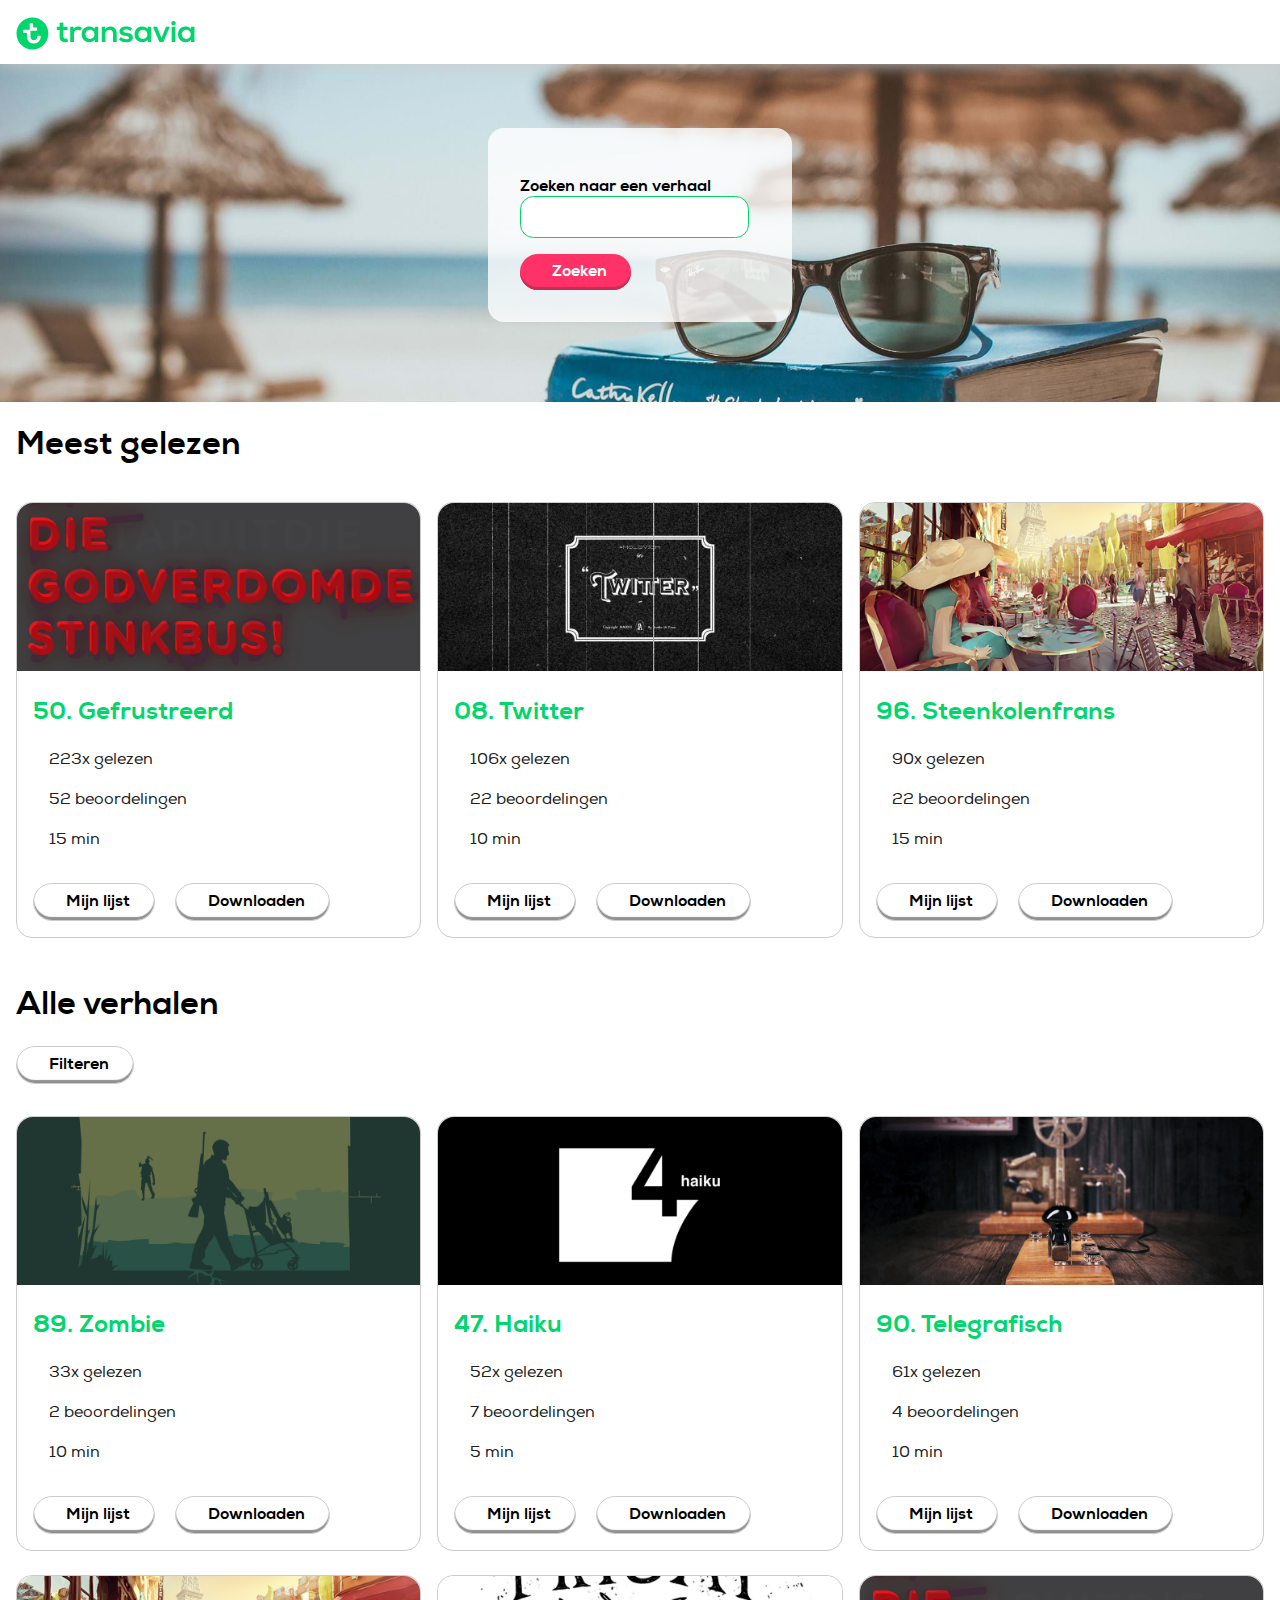
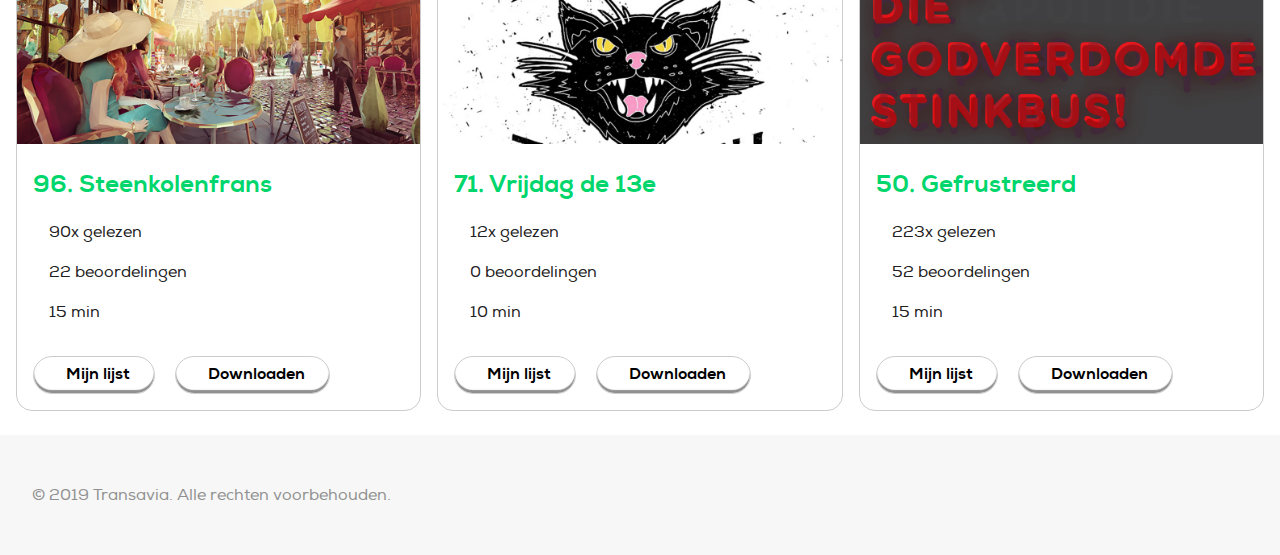
==== index.html @ 09a7a1ec "Eerste versie" ====
<!DOCTYPE html>
<html lang="nl">
<head>
  <meta charset="UTF-8">
  <meta name="viewport" content="width=device-width, initial-scale=1.0">
  <meta http-equiv="X-UA-Compatible" content="ie=edge">
  <title>Transavia - 99 verhalen</title>
  <link rel="stylesheet" href="css/style.css">
  <link rel="stylesheet" href="https://use.fontawesome.com/releases/v5.3.1/css/all.css" integrity="sha384-mzrmE5qonljUremFsqc01SB46JvROS7bZs3IO2EmfFsd15uHvIt+Y8vEf7N7fWAU" crossorigin="anonymous">
</head>
<body>
  <header>
    <nav>
      <a href="index.html"><img src="img/transavia-logo.svg" alt="Transavia - 99 verhalen homepage."></a>
      <ul>
        <li><a href="lijst.html"><i class="fas fa-list-ul fa-2x"></i></a></li>
        <li><a href="inloggen.html"><i class="fas fa-user-circle fa-2x"></i></a></li>
      </ul>
    </nav>

    <section>
      <form action="zoeken.html">
        <label>Zoeken naar een verhaal
        <input type="text" placeholder="bijv. naam, emotie, titel">
        </label>
        <button><i class="fas fa-search"></i>Zoeken</button>
      </form>
    </section>
  </header>

  <main>
    <h1>Meest gelezen</h1>
    <section>
        <article>
          <a href="50-gefrustreerd.html">
          <img src="img/50.jpg" alt="50. Gefrustreerd">
            <footer>
              <h2>50. Gefrustreerd</h2>
              <p><i class="fab fa-readme"></i>223x gelezen</p>
              <p><i class="fas fa-comments"></i>52 beoordelingen</p>
              <p><i class="fas fa-clock"></i>15 min</p>
            </footer>
          </a>
          <button><i class="fas fa-plus"></i> Mijn lijst</button>
          <button><i class="fas fa-arrow-down"></i> Downloaden</button>
        </article>

        <article>
          <a href="">
          <img src="img/08.jpg" alt="08. Twitter">
            <footer>
              <h2>08. Twitter</h2>
              <p><i class="fab fa-readme"></i>106x gelezen</p>
              <p><i class="fas fa-comments"></i>22 beoordelingen</p>
              <p><i class="fas fa-clock"></i>10 min</p>
            </footer>
          </a>
          <button><i class="fas fa-plus"></i> Mijn lijst</button>
          <button><i class="fas fa-arrow-down"></i> Downloaden</button>
        </article>

        <article>
          <a href="">
          <img src="img/96.jpg" alt="96. Steenkolenfrans">
            <footer>
              <h2>96. Steenkolenfrans</h2>
              <p><i class="fab fa-readme"></i>90x gelezen</p>
              <p><i class="fas fa-comments"></i>22 beoordelingen</p>
              <p><i class="fas fa-clock"></i>15 min</p>
            </footer>
          </a>
          <button><i class="fas fa-plus"></i> Mijn lijst</button>
          <button><i class="fas fa-arrow-down"></i> Downloaden</button>
        </article>
    </section>

    <h1>Alle verhalen</h1>
    <button onclick="ShowHide()"><i class="fas fa-filter"></i>Filteren</button>
    <form id="toggle" class="filter">
      <fieldset>
        <legend>Sorteer op</legend>
        <label> Reacties <input name="sorteren" type="radio" checked="checked"> </label>
        <label> Aantal keer gelezen <input name="sorteren" type="radio"> </label>
      </fieldset>
      <fieldset>
        <legend>Leestijd</legend>
        <label> 5 min <input type="checkbox"> </label>
        <label> 10 min <input type="checkbox"> </label>
        <label> 15 min <input type="checkbox"> </label>
      </fieldset>
      <fieldset>
        <legend>Sfeer</legend>
        <label> Absurd <input type="checkbox"> </label>
        <label> Angstig <input type="checkbox"> </label>
        <label> Boos <input type="checkbox"> </label>
      </fieldset>
      <fieldset>
        <legend>Visuele stijl</legend>
        <label> Abstract <input type="checkbox"> </label>
        <label> Geometrisch <input type="checkbox"> </label>
        <label> Minimalistisch <input type="checkbox"> </label>
      </fieldset>
    </form>
    <section>
        <article>
          <a href="">
          <img src="img/89.jpg" alt="89. Zombie">
            <footer>
              <h2>89. Zombie</h2>
              <p><i class="fab fa-readme"></i>33x gelezen</p>
              <p><i class="fas fa-comments"></i>2 beoordelingen</p>
              <p><i class="fas fa-clock"></i>10 min</p>
            </footer>
          </a>
          <button><i class="fas fa-plus"></i> Mijn lijst</button>
          <button><i class="fas fa-arrow-down"></i> Downloaden</button>
        </article>

        <article>
          <a href="">
          <img src="img/47.jpg" alt="47. Haiku">
            <footer>
              <h2>47. Haiku</h2>
              <p><i class="fab fa-readme"></i>52x gelezen</p>
              <p><i class="fas fa-comments"></i>7 beoordelingen</p>
              <p><i class="fas fa-clock"></i>5 min</p>
            </footer>
          </a>
          <button><i class="fas fa-plus"></i> Mijn lijst</button>
          <button><i class="fas fa-arrow-down"></i> Downloaden</button>
        </article>

        <article>
          <a href="">
          <img src="img/90.jpg" alt="90. Telegrafisch">
            <footer>
              <h2>90. Telegrafisch</h2>
              <p><i class="fab fa-readme"></i>61x gelezen</p>
              <p><i class="fas fa-comments"></i>4 beoordelingen</p>
              <p><i class="fas fa-clock"></i>10 min</p>
            </footer>
          </a>
          <button><i class="fas fa-plus"></i> Mijn lijst</button>
          <button><i class="fas fa-arrow-down"></i> Downloaden</button>
        </article>

        <article>
          <a href="">
          <img src="img/96.jpg" alt="96. Steenkolenfrans">
            <footer>
              <h2>96. Steenkolenfrans</h2>
              <p><i class="fab fa-readme"></i>90x gelezen</p>
              <p><i class="fas fa-comments"></i>22 beoordelingen</p>
              <p><i class="fas fa-clock"></i>15 min</p>
            </footer>
          </a>
          <button><i class="fas fa-plus"></i> Mijn lijst</button>
          <button><i class="fas fa-arrow-down"></i> Downloaden</button>
        </article>

        <article>
          <a href="">
          <img src="img/71.jpg" alt="71. Vrijdag de 13e">
            <footer>
              <h2>71. Vrijdag de 13e</h2>
              <p><i class="fab fa-readme"></i>12x gelezen</p>
              <p><i class="fas fa-comments"></i>0 beoordelingen</p>
              <p><i class="fas fa-clock"></i>10 min</p>
            </footer>
          </a>
          <button><i class="fas fa-plus"></i> Mijn lijst</button>
          <button><i class="fas fa-arrow-down"></i> Downloaden</button>
        </article>

        <article>
          <a href="50-gefrustreerd.html">
          <img src="img/50.jpg" alt="50. Gefrustreerd">
            <footer>
              <h2>50. Gefrustreerd</h2>
              <p><i class="fab fa-readme"></i>223x gelezen</p>
              <p><i class="fas fa-comments"></i>52 beoordelingen</p>
              <p><i class="fas fa-clock"></i>15 min</p>
            </footer>
          </a>
          <button><i class="fas fa-plus"></i> Mijn lijst</button>
          <button><i class="fas fa-arrow-down"></i> Downloaden</button>
        </article>
    </section>
  </main>

  <footer>
    <p>&copy; 2019 Transavia. Alle rechten voorbehouden.</p>
  </footer>

  <script src="js/script.js" charset="utf-8"></script>

</body>
</html>
---- css/style.css ----
/** fonts **/
@font-face {
    font-family: 'nexa-regular';
    src: url('../font/nexaregular-webfont.woff2') format('woff2'),
         url('../font/nexaregular-webfont.woff') format('woff');
    font-weight: normal;
    font-style: normal;

}

@font-face {
    font-family: 'nexa-xbold';
    src: url('../font/nexa-xbold-webfont.woff2') format('woff2'),
         url('../font/nexa-xbold-webfont.woff') format('woff');
    font-weight: normal;
    font-style: normal;

}

/** general **/
body {
  margin: 0 auto;
  font-family: 'nexa-regular', sans-serif;
}

a {
  text-decoration: none;
}

p {
  line-height: 1.5em;
}

h1,h2 {
  font-family: 'nexa-xbold', sans-serif;
}

nav {
  width: 100%;
  height: 4em;
  background-color: white;
  color: #00d66c;
  box-shadow: 0em 0em 1em #ccc;
  padding-left: 1em;
  padding-right: 1em;
  display: flex;
  justify-content: space-between;
  box-sizing: border-box;
  position: fixed;
  z-index: 1;
}

nav img {
  padding-top: 1em;
}

ul {
  display: flex;
  list-style: none;
}

ul li {
  margin-left: 1em;
}

ul li a {
  color: #00d66c;
}

ul li a:hover {
  color: #2800a0;
}

header section {
  background-image: url(../img/header.jpg);
  background-size: cover;
  width: 100%;
  display: flex;
}

header section form {
  width: 15em;
  margin: auto;
  background-color: rgba(255, 255, 255, 0.8);
  padding: 2em;
  border-radius: 1em;
  margin-top: 8em;
  margin-bottom: 5em;
}

label,input {
  display: flex;
  flex-direction: column;
}

label {
  font-family: 'nexa-xbold', sans-serif;
  font-size: 1em;
  padding-top: 1em;
}

input {
  color: #606060;
  width: 15em;
  border: .083em solid #91a3b7;
  border-radius: 1em;
  min-height: 2em;
  padding: 0 1em;
  line-height: 3em;
  transition: border .2s linear,color .2s linear;
  font-family: 'nexa-regular', sans-serif;
}

input:hover {
  border-color: #2800a0;
  outline: none;
}

button {
  font-family: 'nexa-xbold', sans-serif;
  font-size: 1em;
  color: white;
  background-color: #ff3268;
  box-shadow: inset 0 -.1875em .0625em #ca2b55;
  border-radius: 1.25em;
  padding: .4375em 1.5em .5625em;
  position: relative;
  border: 0;
  display: inline-block;
  cursor: pointer;
  text-decoration: none;
  transition: background-color .2s linear;
  margin-top: 1em;
}

button i {
  padding-right: .5em;
}

button:hover {
  background-color: #ff658e;
}

article {
  width: 20em;
  border: .083em solid #ccc;
  border-radius: 1em;
  box-sizing: border-box;
  margin-bottom: 1em;
  flex-grow: 1;
  margin-right: .5em;
  margin-left: .5em;
  margin-top: .5em;
}

article h2 {
  color: #00d66c;
}

article p {
  color: #202020;
}

article p i {
  padding-right: 1em;
}

article img {
  width: 100%;
  border-top-left-radius: 1em;
  border-top-right-radius: 1em;
}

article footer {
  background-color: #fff;
  padding: 1em;
  color: #000;
  margin-top: -1em;
  border-bottom-left-radius: 1em;
  border-bottom-right-radius: 1em;
}

main section {
  padding: .5em;
  display: flex;
  flex-wrap: wrap;
  justify-content: space-between;
  flex-direction: row;
}

main h1 {
  margin-left: .5em;
}

main button {
  margin-left: 1em;
  margin-top: 0em;
  color: black;
  background-color: white;
  box-shadow: inset 0 -.1875em .0625em #909090;
  border: .083em solid #ccc;
  margin-bottom: 1em;
}

main button:hover {
  background-color: #f5f5f5;
}

footer {
  width: 100%;
  background-color: #f7f7f7;
  padding: 2em;
  box-sizing: border-box;
  color: #909090;
}

main.gefrustreerd footer {
  color: black;
  background-color: white;
  margin: 0;
}

main.gefrustreerd img {
    height: 100vh;
    width: 100%;
    position: relative;
    object-fit: cover;
    z-index: -1;
    position: -webkit-sticky;
    position: sticky;
    top: 0;
}

.filter {
  display: flex;
  justify-content: space-around;
  flex-wrap: wrap;
  margin: 1em;
  background-color: #f7f7f7;
  border-radius: 1em;
  display: none;
}

.filter legend {
  font-size: 1em;
  color: #00d66c;
}

.filter fieldset {
  border: 0;
  margin: 1em;
}

/** inloggen/aanmelden **/
form p {
  color: #606060;
}

form a {
  color: #2800a0;
}

form a:hover {
  color: #ff3268;
}

form {
  transition: all .5s;
}

form:invalid p.feedback {
  display: none;
}

form:valid p.feedback {
  background-color: #00d66c;
  padding: 1em;
  color: white;
  border-radius: 1em;
}

input {
  transition: all 2s;
}

input:valid {
  border-color: #00d66c;
}

input:invalid {
  border-color: #ca2b55;
  background-color: #ff3268;
}

input:focus {
  transform: scale(1.01, 1.01);
}

input::placeholder {
  color: white;
}

/** verhaal **/
main.gefrustreerd form {
  width: 33.33%;
  margin: 0 auto;
  margin-top: 1em;
  margin-bottom: 1em;
}

textarea {
  border-radius: 1em;
  border: .083em solid #ccc;
  font-size: 1em;
  font-family: 'nexa-regular', sans-serif;
  resize: none;
  padding: 1em;
}

/** tablet <40em **/
@media (min-width: 40em){

    main.gefrustreerd img {
        width: 100vw;
        height: auto;
      }

    main.gefrustreerd>img:nth-of-type(1){
        content: url('../img/verhaal01-desktop.png');
      }

    main.gefrustreerd>img:nth-of-type(2){
        content: url('../img/verhaal02-desktop.png');
      }

    main.gefrustreerd>img:nth-of-type(3){
        content: url('../img/verhaal03-desktop.png');
      }

    main.gefrustreerd>img:nth-of-type(4){
        content: url('../img/verhaal04-desktop.png');
      }

    main.gefrustreerd>img:nth-of-type(5){
        content: url('../img/verhaal05-desktop.png');
      }

    main.gefrustreerd>img:nth-of-type(6){
        content: url('../img/verhaal06-desktop.png');
      }
}

/** desktop <60em **/
@media (min-width: 60em){


}
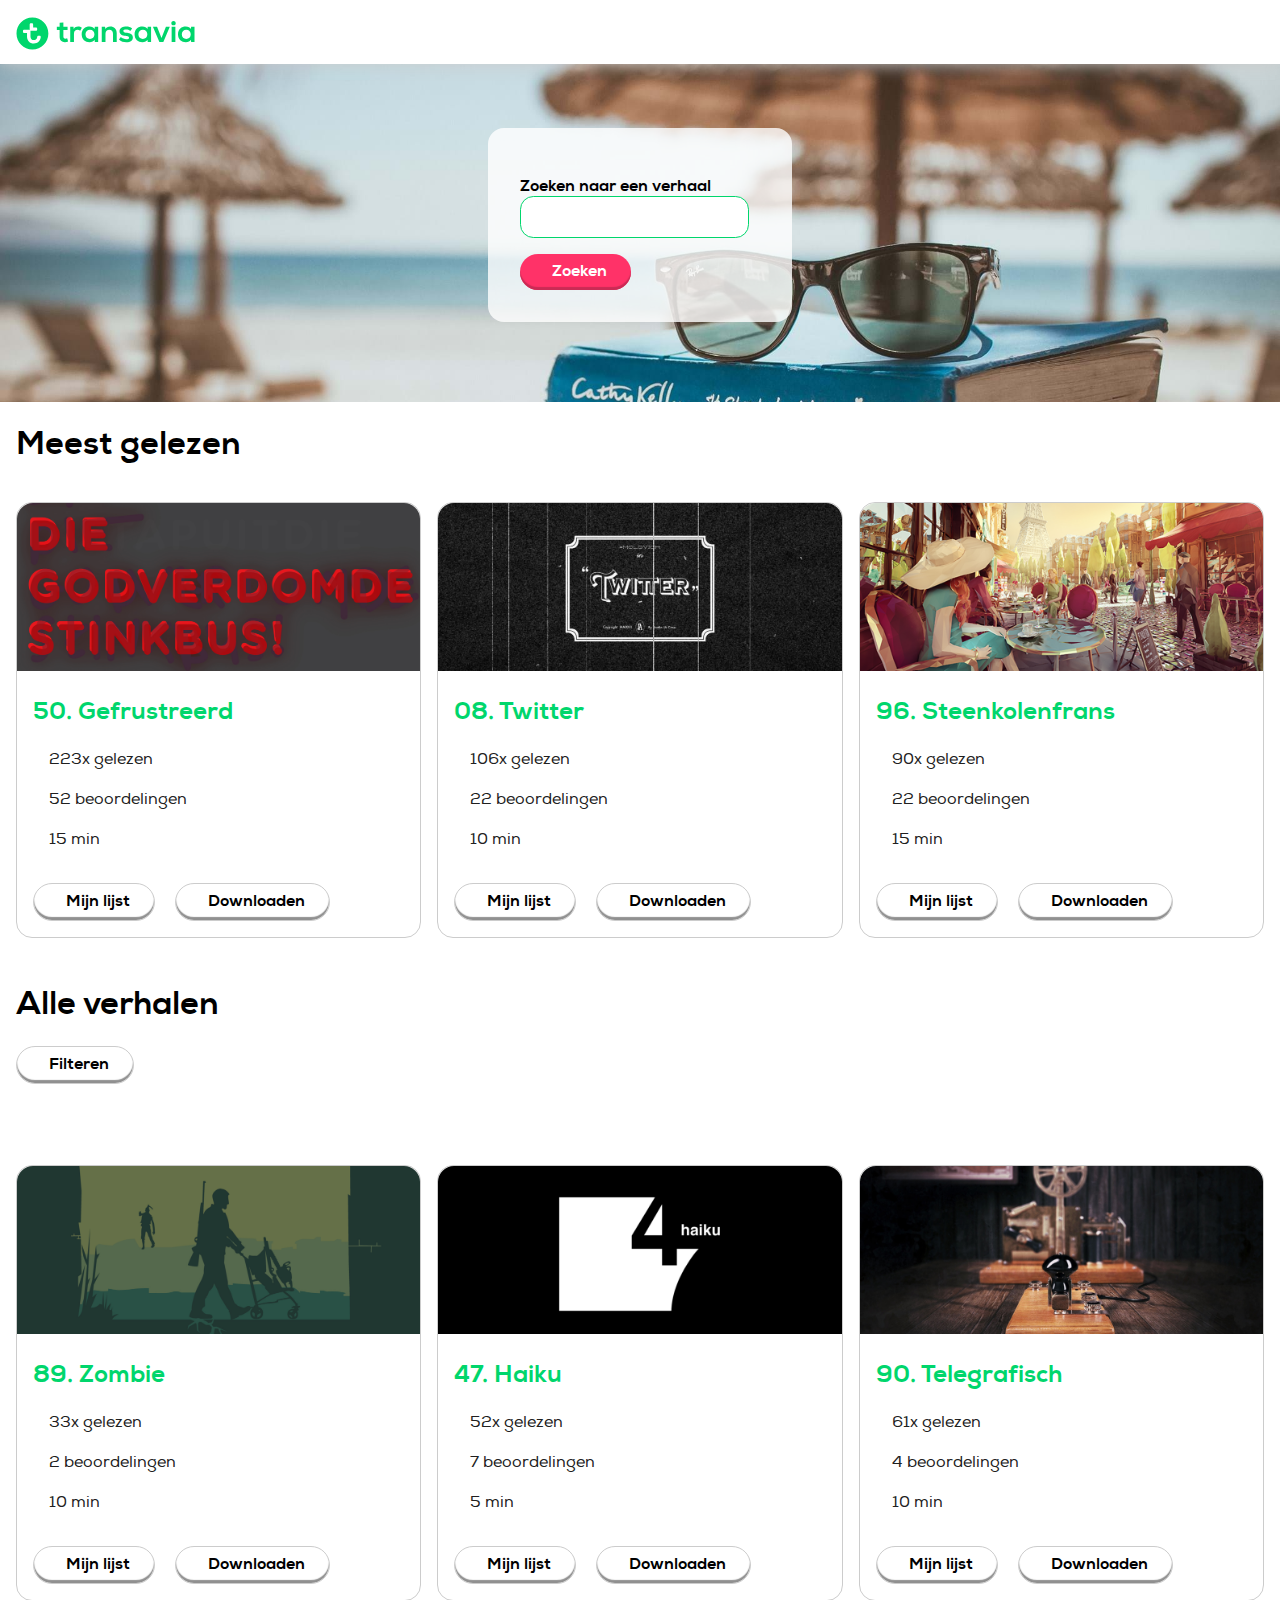
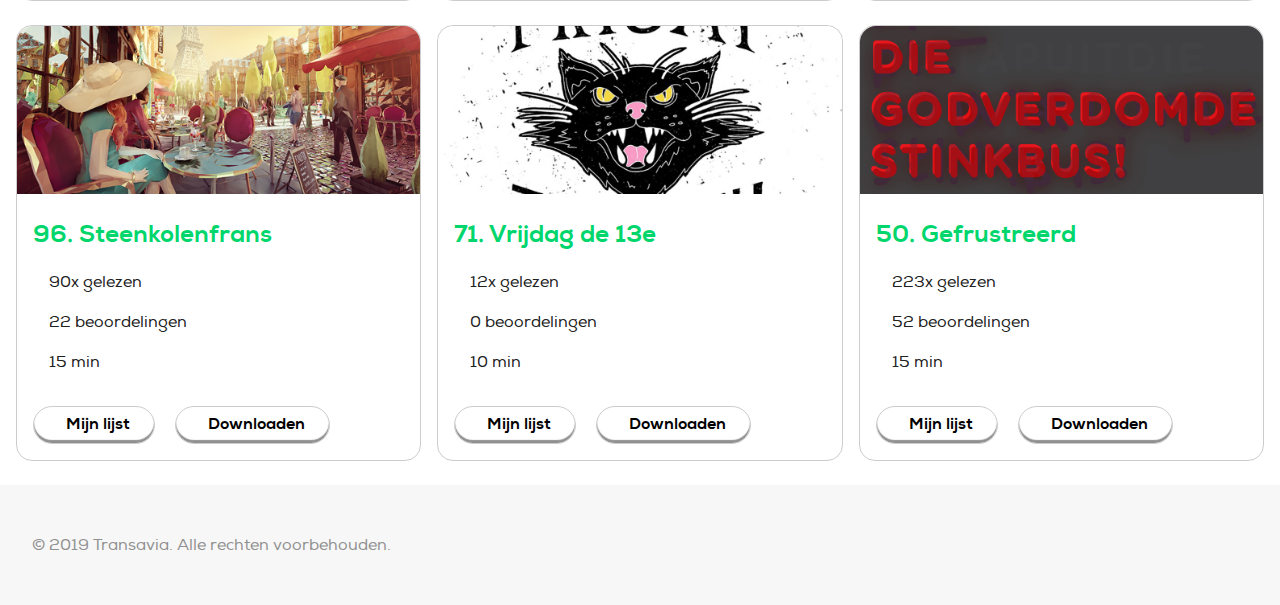
==== commit ad7475ae: "JS toegevoegd" ====
--- a/index.html
+++ b/index.html
@@ -75,8 +75,8 @@
     </section>
 
     <h1>Alle verhalen</h1>
-    <button onclick="ShowHide()"><i class="fas fa-filter"></i>Filteren</button>
-    <form id="toggle" class="filter">
+    <button id="toggle"><i class="fas fa-filter"></i>Filteren</button>
+    <form class="filter">
       <fieldset>
         <legend>Sorteer op</legend>
         <label> Reacties <input name="sorteren" type="radio" checked="checked"> </label>
--- a/css/style.css
+++ b/css/style.css
@@ -238,7 +238,9 @@
   margin: 1em;
   background-color: #f7f7f7;
   border-radius: 1em;
-  display: none;
+  margin-top: -15em;
+  visibility: hidden;
+  opacity: 0;
 }
 
 .filter legend {
@@ -249,6 +251,12 @@
 .filter fieldset {
   border: 0;
   margin: 1em;
+}
+
+.show-filter {
+  margin-top: 0em;
+  visibility: visible;
+  opacity: 1;
 }
 
 /** inloggen/aanmelden **/
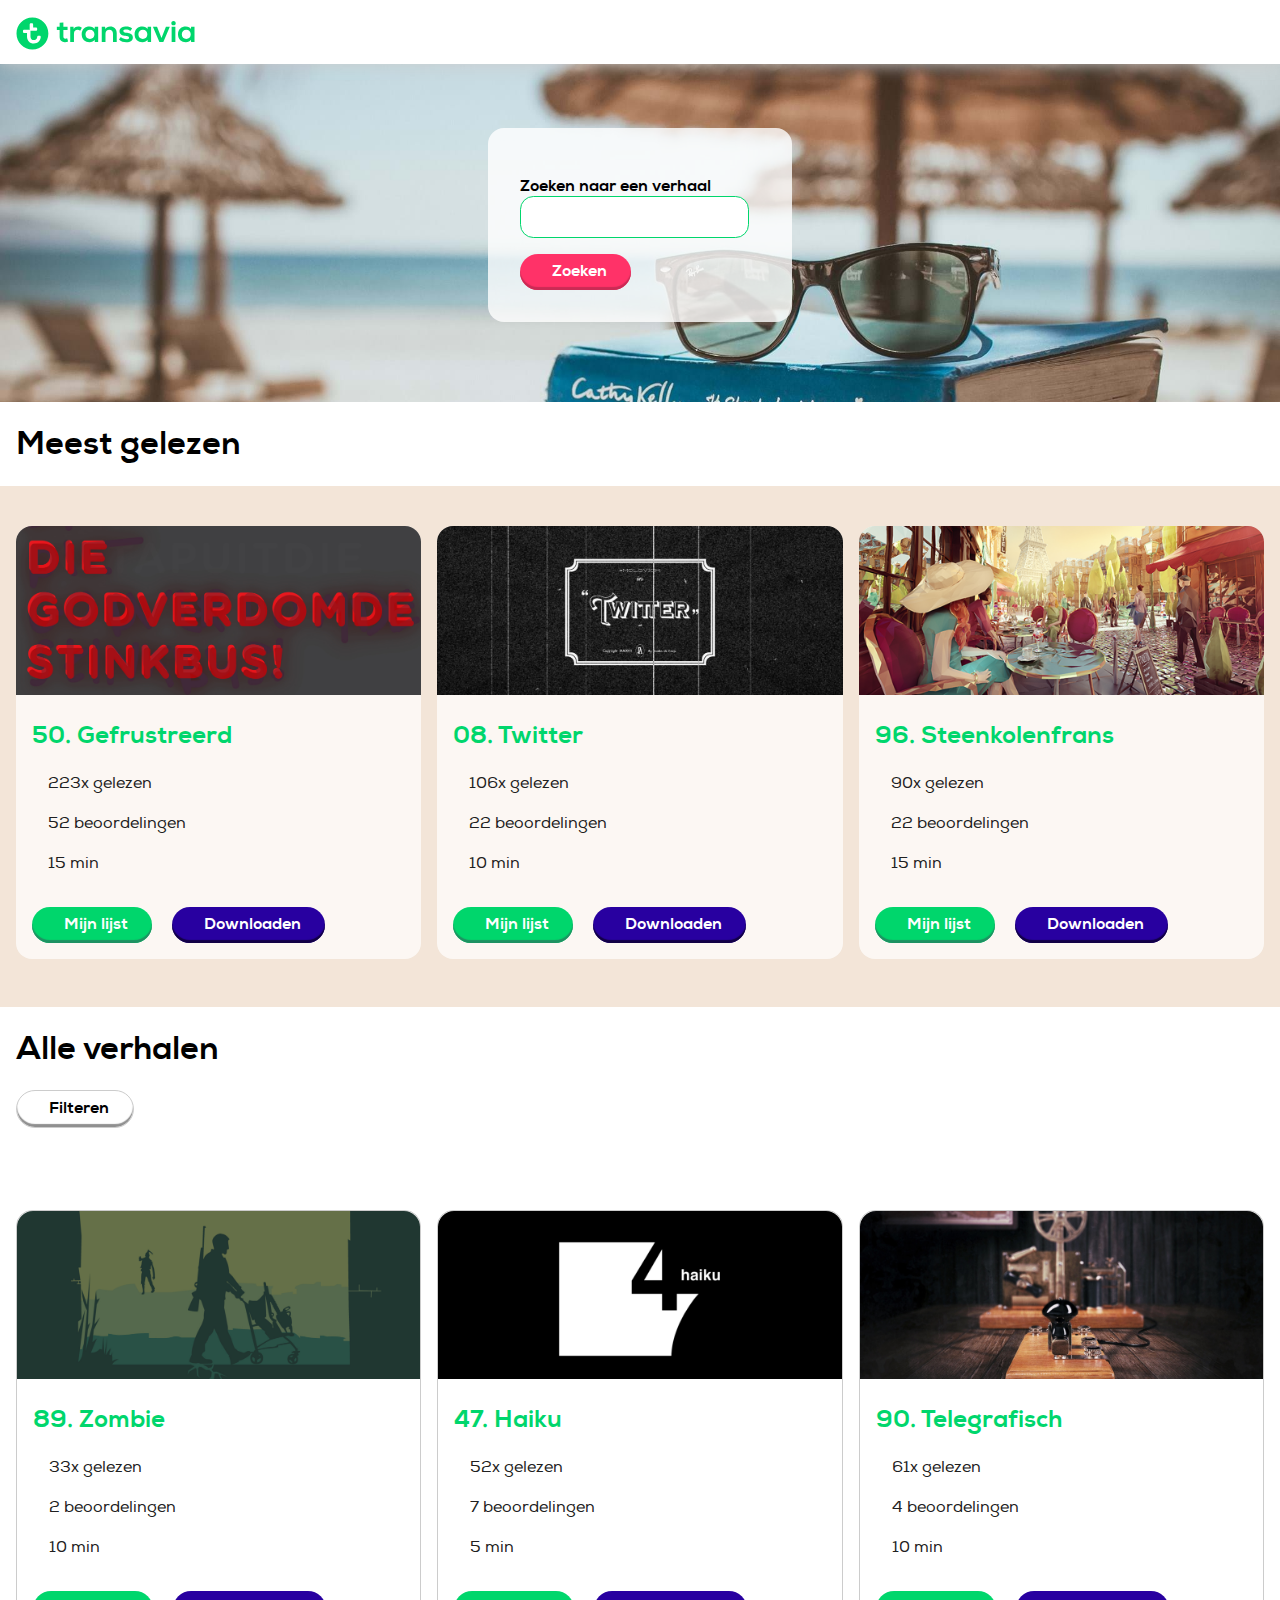
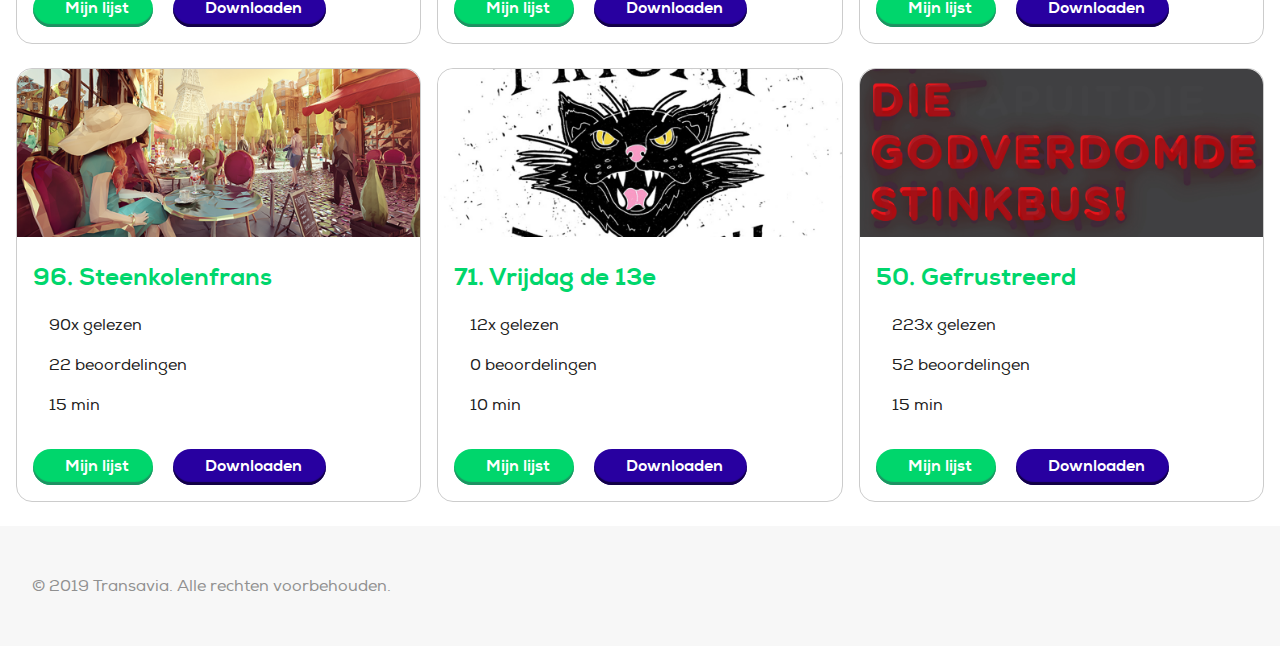
==== commit 1ab026f5: "Final versie" ====
--- a/index.html
+++ b/index.html
@@ -19,7 +19,7 @@
     </nav>
 
     <section>
-      <form action="zoeken.html">
+      <form action="index.html">
         <label>Zoeken naar een verhaal
         <input type="text" placeholder="bijv. naam, emotie, titel">
         </label>
@@ -30,8 +30,8 @@
 
   <main>
     <h1>Meest gelezen</h1>
-    <section>
-        <article>
+    <section class="bg">
+        <article class="white">
           <a href="50-gefrustreerd.html">
           <img src="img/50.jpg" alt="50. Gefrustreerd">
             <footer>
@@ -41,11 +41,11 @@
               <p><i class="fas fa-clock"></i>15 min</p>
             </footer>
           </a>
-          <button><i class="fas fa-plus"></i> Mijn lijst</button>
-          <button><i class="fas fa-arrow-down"></i> Downloaden</button>
+          <button class="lijst"><i class="fas fa-plus"></i> Mijn lijst</button>
+          <button class="down"><i class="fas fa-arrow-down"></i> Downloaden</button>
         </article>
 
-        <article>
+        <article class="white">
           <a href="">
           <img src="img/08.jpg" alt="08. Twitter">
             <footer>
@@ -55,11 +55,11 @@
               <p><i class="fas fa-clock"></i>10 min</p>
             </footer>
           </a>
-          <button><i class="fas fa-plus"></i> Mijn lijst</button>
-          <button><i class="fas fa-arrow-down"></i> Downloaden</button>
+          <button class="lijst"><i class="fas fa-plus"></i> Mijn lijst</button>
+          <button class="down"><i class="fas fa-arrow-down"></i> Downloaden</button>
         </article>
 
-        <article>
+        <article class="white">
           <a href="">
           <img src="img/96.jpg" alt="96. Steenkolenfrans">
             <footer>
@@ -69,8 +69,8 @@
               <p><i class="fas fa-clock"></i>15 min</p>
             </footer>
           </a>
-          <button><i class="fas fa-plus"></i> Mijn lijst</button>
-          <button><i class="fas fa-arrow-down"></i> Downloaden</button>
+          <button class="lijst"><i class="fas fa-plus"></i> Mijn lijst</button>
+          <button class="down"><i class="fas fa-arrow-down"></i> Downloaden</button>
         </article>
     </section>
 
@@ -112,8 +112,8 @@
               <p><i class="fas fa-clock"></i>10 min</p>
             </footer>
           </a>
-          <button><i class="fas fa-plus"></i> Mijn lijst</button>
-          <button><i class="fas fa-arrow-down"></i> Downloaden</button>
+          <button class="lijst"><i class="fas fa-plus"></i> Mijn lijst</button>
+          <button class="down"><i class="fas fa-arrow-down"></i> Downloaden</button>
         </article>
 
         <article>
@@ -126,8 +126,8 @@
               <p><i class="fas fa-clock"></i>5 min</p>
             </footer>
           </a>
-          <button><i class="fas fa-plus"></i> Mijn lijst</button>
-          <button><i class="fas fa-arrow-down"></i> Downloaden</button>
+          <button class="lijst"><i class="fas fa-plus"></i> Mijn lijst</button>
+          <button class="down"><i class="fas fa-arrow-down"></i> Downloaden</button>
         </article>
 
         <article>
@@ -140,8 +140,8 @@
               <p><i class="fas fa-clock"></i>10 min</p>
             </footer>
           </a>
-          <button><i class="fas fa-plus"></i> Mijn lijst</button>
-          <button><i class="fas fa-arrow-down"></i> Downloaden</button>
+          <button class="lijst"><i class="fas fa-plus"></i> Mijn lijst</button>
+          <button class="down"><i class="fas fa-arrow-down"></i> Downloaden</button>
         </article>
 
         <article>
@@ -154,8 +154,8 @@
               <p><i class="fas fa-clock"></i>15 min</p>
             </footer>
           </a>
-          <button><i class="fas fa-plus"></i> Mijn lijst</button>
-          <button><i class="fas fa-arrow-down"></i> Downloaden</button>
+          <button class="lijst"><i class="fas fa-plus"></i> Mijn lijst</button>
+          <button class="down"><i class="fas fa-arrow-down"></i> Downloaden</button>
         </article>
 
         <article>
@@ -168,8 +168,8 @@
               <p><i class="fas fa-clock"></i>10 min</p>
             </footer>
           </a>
-          <button><i class="fas fa-plus"></i> Mijn lijst</button>
-          <button><i class="fas fa-arrow-down"></i> Downloaden</button>
+          <button class="lijst"><i class="fas fa-plus"></i> Mijn lijst</button>
+          <button class="down"><i class="fas fa-arrow-down"></i> Downloaden</button>
         </article>
 
         <article>
@@ -182,8 +182,8 @@
               <p><i class="fas fa-clock"></i>15 min</p>
             </footer>
           </a>
-          <button><i class="fas fa-plus"></i> Mijn lijst</button>
-          <button><i class="fas fa-arrow-down"></i> Downloaden</button>
+          <button class="lijst"><i class="fas fa-plus"></i> Mijn lijst</button>
+          <button class="down"><i class="fas fa-arrow-down"></i> Downloaden</button>
         </article>
     </section>
   </main>
--- a/css/style.css
+++ b/css/style.css
@@ -172,7 +172,6 @@
 }
 
 article footer {
-  background-color: #fff;
   padding: 1em;
   color: #000;
   margin-top: -1em;
@@ -180,12 +179,58 @@
   border-bottom-right-radius: 1em;
 }
 
+button.lijst {
+  font-family: 'nexa-xbold', sans-serif;
+  font-size: 1em;
+  color: white;
+  background-color: #00d66c;
+  box-shadow: inset 0 -.1875rem .0625rem #1e9162;
+  border-radius: 1.25em;
+  padding: .4375em 1.5em .5625em;
+  position: relative;
+  border: 0;
+  display: inline-block;
+  cursor: pointer;
+  text-decoration: none;
+  transition: background-color .2s linear;
+}
+
+button.lijst:hover {
+  background-color: #4de298;
+}
+
+button.down {
+  font-family: 'nexa-xbold', sans-serif;
+  font-size: 1em;
+  color: white;
+  background-color: #2800a0;
+  box-shadow: inset 0 -.1875em .0625em #120145;
+  border-radius: 1.25em;
+  padding: .4375em 1.5em .5625em;
+  position: relative;
+  border: 0;
+  display: inline-block;
+  cursor: pointer;
+  text-decoration: none;
+  transition: background-color .2s linear;
+}
+
+button.down:hover {
+  background-color: #5e40b8;
+}
+
 main section {
   padding: .5em;
   display: flex;
   flex-wrap: wrap;
   justify-content: space-between;
   flex-direction: row;
+}
+
+section.bg {
+  background-color: #f3e5d8;
+  padding-top: 2em;
+  padding-bottom: 2em;
 }
 
 main h1 {
@@ -206,7 +251,7 @@
   background-color: #f5f5f5;
 }
 
-footer {
+body>footer {
   width: 100%;
   background-color: #f7f7f7;
   padding: 2em;
@@ -259,6 +304,11 @@
   opacity: 1;
 }
 
+.white {
+  background: rgba(255,255,255,.7);
+  border: 0;
+}
+
 /** inloggen/aanmelden **/
 form p {
   color: #606060;
